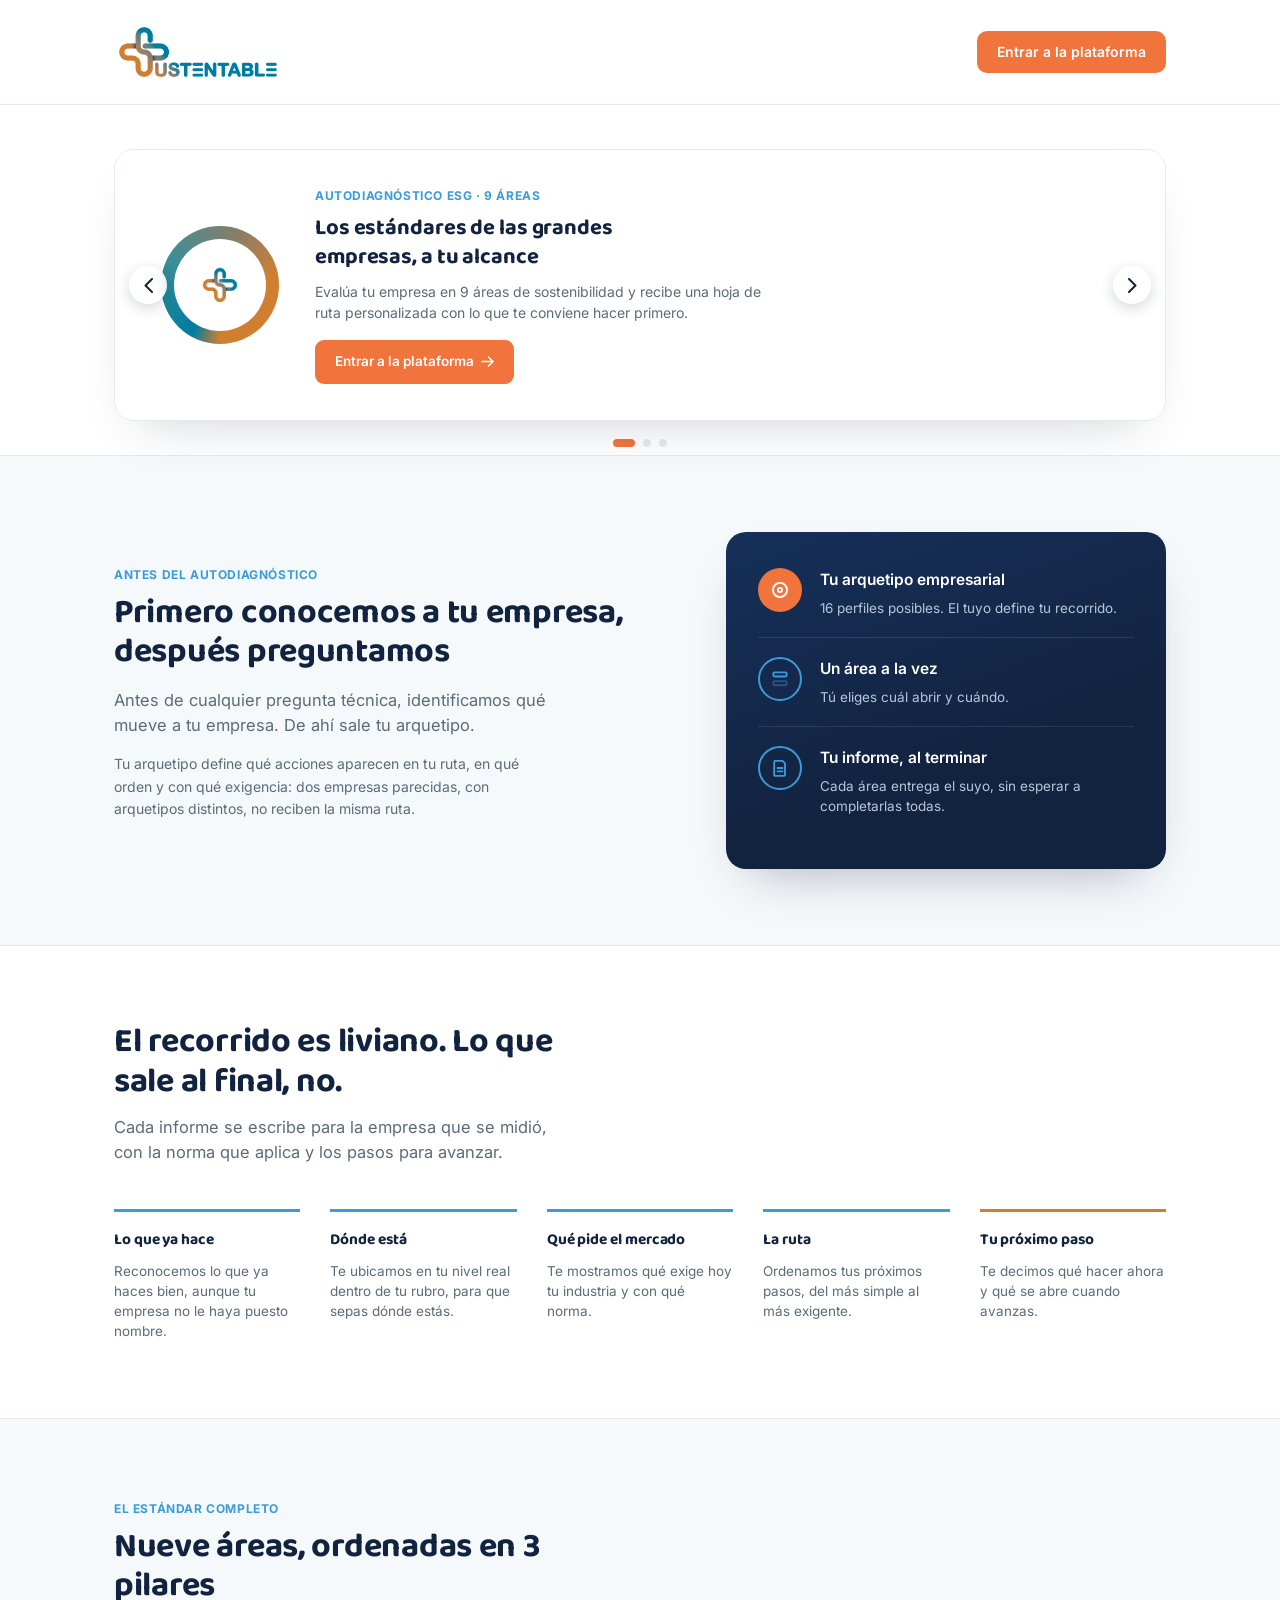
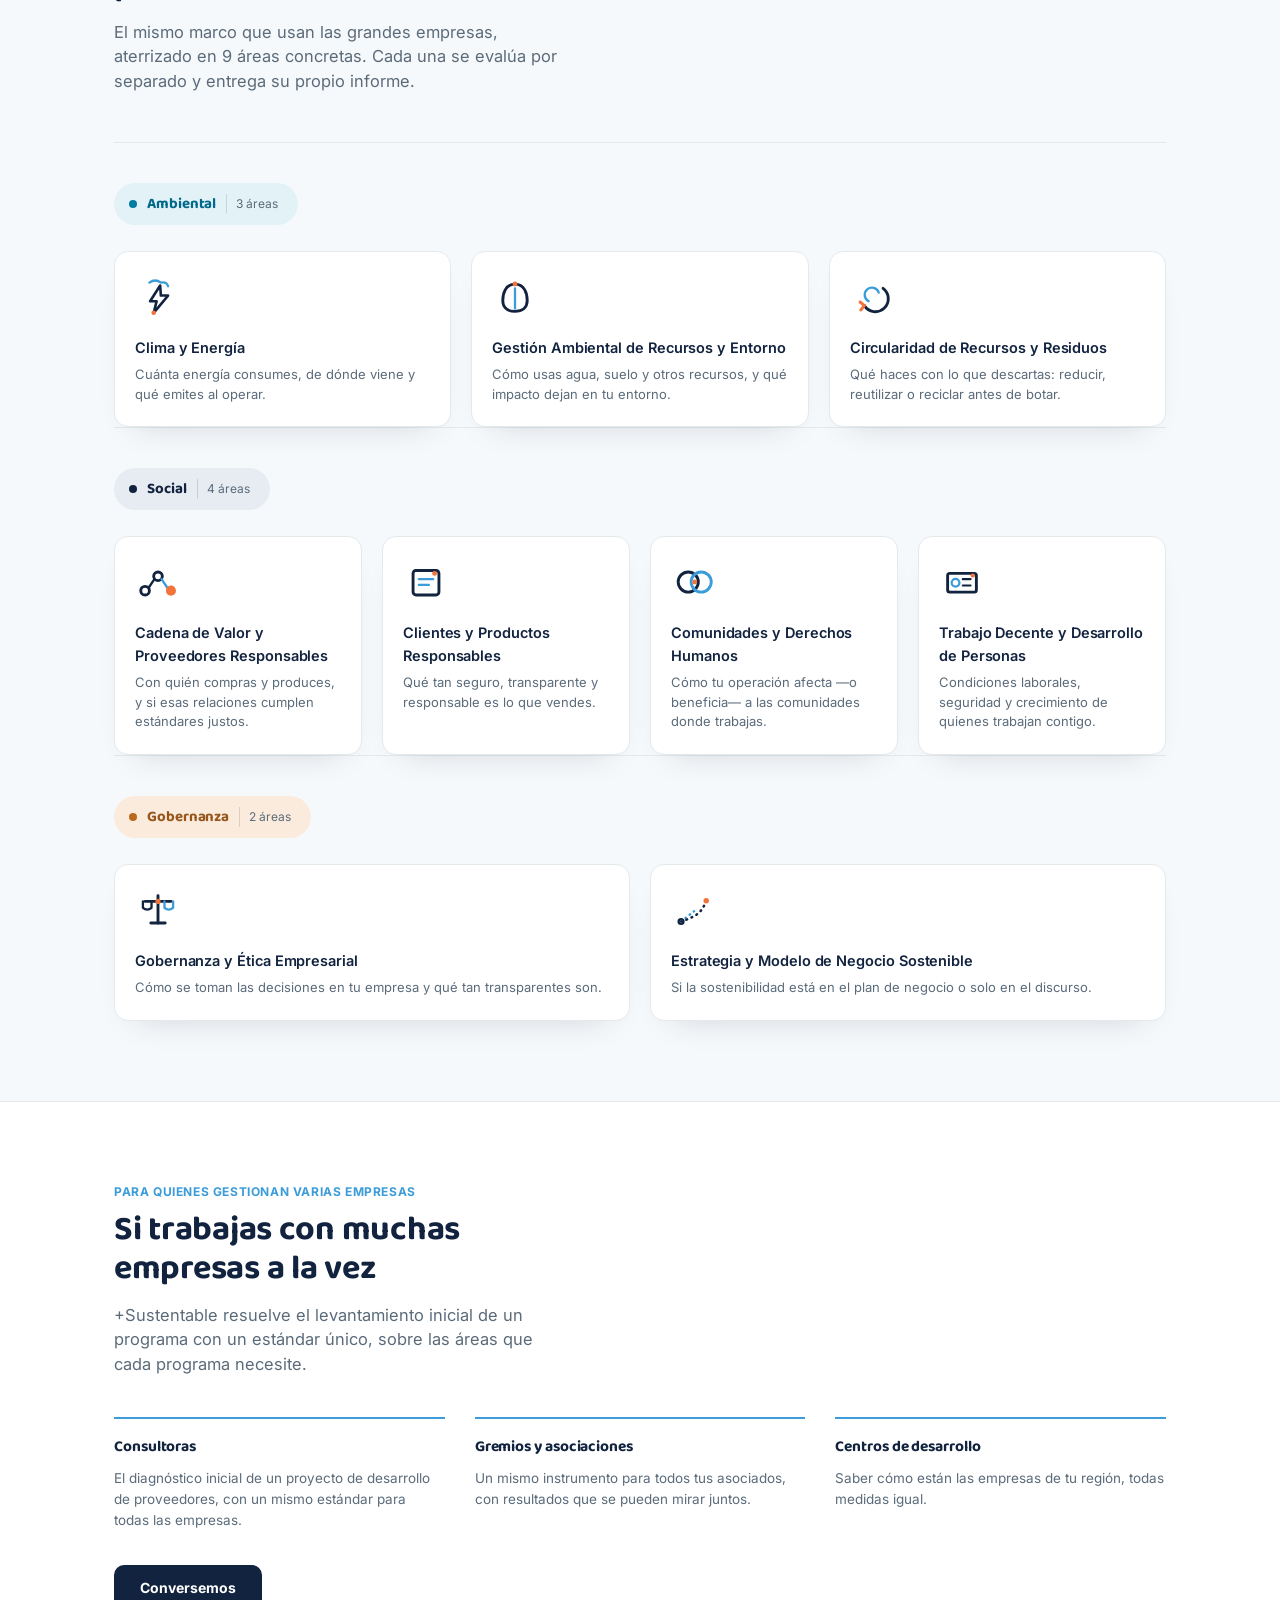
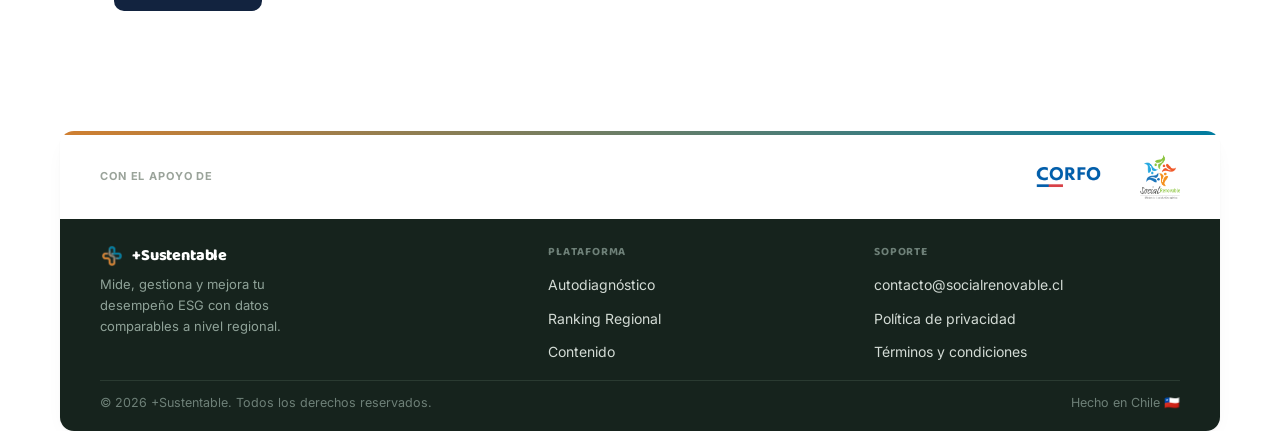
==== public/index.html @ 904f8695 "Landing +Sustentable: sitio estático independiente para massustentable.cl con enlaces a app.massuste" ====
<!DOCTYPE html>
<html lang="es">
<head>
<meta charset="utf-8">
<meta name="viewport" content="width=device-width, initial-scale=1">
<title>+Sustentable</title>
<meta name="description" content="Autodiagnóstico ESG en 9 áreas y hoja de ruta personalizada para tu empresa. Proyecto con el apoyo de Corfo.">
<link rel="canonical" href="https://massustentable.cl/">
<link rel="icon" type="image/png" href="img/isotipo-mas-sustentable.png">
<!-- Vista previa al compartir (WhatsApp, LinkedIn, correo). PENDIENTE: imagen 1200x630 para og:image -->
<meta property="og:type" content="website">
<meta property="og:locale" content="es_CL">
<meta property="og:url" content="https://massustentable.cl/">
<meta property="og:title" content="+Sustentable | Autodiagnóstico y hoja de ruta ESG">
<meta property="og:description" content="Evalúa tu empresa en 9 áreas de sostenibilidad y recibe una hoja de ruta personalizada. Proyecto con el apoyo de Corfo.">
<!-- La app vive en otro subdominio: adelantar la conexión acelera el clic en "Entrar a la plataforma" -->
<link rel="preconnect" href="https://app.massustentable.cl">
<link rel="preconnect" href="https://fonts.googleapis.com">
<link rel="preconnect" href="https://fonts.gstatic.com" crossorigin>
<link href="https://fonts.googleapis.com/css2?family=Baloo+2:wght@600;700;800&family=Inter:wght@400;500;600;700&display=swap" rel="stylesheet">
<link rel="stylesheet" href="css/styles.css">
</head>
<body>


<header><div class="wrap">
  <a href="#top" class="marca-link" id="brandLink" aria-label="Volver al inicio">
    <img src="img/logo-mas-sustentable.png" alt="+Sustentable">
  </a>
  <a href="https://app.massustentable.cl/login" class="nav-cta">Entrar a la plataforma</a>
</div></header>

<section class="slider-section">
  <div class="wrap">
    <div class="slider" id="top">
      <div class="slider-track" id="sliderTrack">

        <div class="slide card-slide card-1">
          <div class="card-inner">
            <div class="ring-icon">
              <div class="ring"></div>
              <img class="ring-mark" src="img/isotipo-mas-sustentable.png" alt="+Sustentable">
            </div>
            <div class="card-text">
              <span class="eyebrow">Autodiagnóstico ESG &middot; 9 áreas</span>
              <h3>Los estándares de las grandes empresas, a tu alcance</h3>
              <p>Evalúa tu empresa en 9 áreas de sostenibilidad y recibe una hoja de ruta personalizada con lo que te conviene hacer primero.</p>
              <a href="https://app.massustentable.cl/login" class="mini-cta">Entrar a la plataforma <svg width="13" height="11" viewBox="0 0 13 11" fill="none"><path d="M1 5.5h11M7.5 1l4.5 4.5-4.5 4.5" stroke="currentColor" stroke-width="1.6" stroke-linecap="round" stroke-linejoin="round"/></svg></a>
            </div>
          </div>
        </div>

        <div class="slide card-slide card-2">
          <div class="card-inner card-2-inner">
            <div class="card-text">
              <span class="eyebrow">Cómo funciona</span>
              <h3>Aprende a usar la plataforma en minutos</h3>
              <p>En el video te contamos cómo usar la plataforma y obtener una hoja de ruta concreta.</p>
              <!-- PENDIENTE: URL del video "Cómo funciona" -->
              <a href="#" class="text-link">Ver video <svg width="13" height="11" viewBox="0 0 13 11" fill="none"><path d="M1 5.5h11M7.5 1l4.5 4.5-4.5 4.5" stroke="currentColor" stroke-width="1.6" stroke-linecap="round" stroke-linejoin="round"/></svg></a>
            </div>
            <div class="card-media">
              <div class="media-ph">
                <img class="media-logo" src="img/logo-mas-sustentable.png" alt="+Sustentable">
                <button class="play-btn" aria-label="Ver video"><svg width="16" height="18" viewBox="0 0 16 18" fill="#12233F"><path d="M15 8.1a1 1 0 0 1 0 1.8L1.9 17.4A1 1 0 0 1 .5 16.5V1.5A1 1 0 0 1 1.9.6L15 8.1z"/></svg></button>
                <span class="caption-chip">&iquest;Sabes cu&aacute;nta agua gasta tu operaci&oacute;n?</span>
              </div>
            </div>
          </div>
        </div>

        <div class="slide card-slide card-3">
          <svg class="motivo-navy" viewBox="0 0 300 300" fill="none" stroke="#fff" stroke-width="1.2"><circle cx="150" cy="150" r="110"/><circle cx="150" cy="150" r="70"/></svg>
          <div class="card-inner card-3-inner">
            <div class="card-text">
              <span class="eyebrow eyebrow-light">+Sustentable</span>
              <h3 class="text-white">Tu ruta a mercados m&aacute;s sostenibles empieza en la plataforma</h3>
              <p class="text-light">Si ya tienes un c&oacute;digo de acceso, entra directo y retoma donde quedaste.</p>
            </div>
            <a href="https://app.massustentable.cl/login" class="mini-cta cta-underline">Entrar a la plataforma <svg width="13" height="11" viewBox="0 0 13 11" fill="none"><path d="M1 5.5h11M7.5 1l4.5 4.5-4.5 4.5" stroke="currentColor" stroke-width="1.6" stroke-linecap="round" stroke-linejoin="round"/></svg></a>
          </div>
        </div>

      </div>

      <button class="slider-arrow prev" id="prevArrow" aria-label="Banner anterior"><svg width="9" height="15" viewBox="0 0 9 15" fill="none"><path d="M8 1L1.5 7.5L8 14" stroke="currentColor" stroke-width="2" stroke-linecap="round" stroke-linejoin="round"/></svg></button>
      <button class="slider-arrow next" id="nextArrow" aria-label="Banner siguiente"><svg width="9" height="15" viewBox="0 0 9 15" fill="none"><path d="M1 1L7.5 7.5L1 14" stroke="currentColor" stroke-width="2" stroke-linecap="round" stroke-linejoin="round"/></svg></button>
    </div>

    <div class="slider-dots" id="sliderDots">
      <button class="dot active" data-i="0" aria-label="Banner 1"></button>
      <button class="dot" data-i="1" aria-label="Banner 2"></button>
      <button class="dot" data-i="2" aria-label="Banner 3"></button>
    </div>
  </div>
</section>

<section class="velo arch-section">
  <div class="wrap">
    <div class="arch-layout">
      <div class="arch-intro">
        <span class="eyebrow">Antes del autodiagnóstico</span>
        <h2>Primero conocemos a tu empresa, después preguntamos</h2>
        <p class="guia">Antes de cualquier pregunta técnica, identificamos qué mueve a tu empresa. De ahí sale tu arquetipo.</p>
        <p class="nota">Tu arquetipo define qué acciones aparecen en tu ruta, en qué orden y con qué exigencia: dos empresas parecidas, con arquetipos distintos, no reciben la misma ruta.</p>
      </div>

      <div class="arch-card">
        <div class="step">
          <div class="icon accent"><svg viewBox="0 0 24 24" fill="none" stroke-width="2.2" stroke-linecap="round" stroke-linejoin="round"><circle cx="12" cy="12" r="8.5"></circle><circle cx="12" cy="12" r="2.5"></circle></svg></div>
          <div><h3>Tu arquetipo empresarial</h3><p>16 perfiles posibles. El tuyo define tu recorrido.</p></div>
        </div>
        <div class="step">
          <div class="icon outline"><svg viewBox="0 0 24 24" fill="none" stroke-width="2.2" stroke-linecap="round" stroke-linejoin="round"><rect x="4" y="4" width="16" height="5" rx="1.5"></rect><rect x="4" y="14.5" width="16" height="5" rx="1.5" opacity="0.4"></rect></svg></div>
          <div><h3>Un área a la vez</h3><p>Tú eliges cuál abrir y cuándo.</p></div>
        </div>
        <div class="step">
          <div class="icon outline"><svg viewBox="0 0 24 24" fill="none" stroke-width="2.2" stroke-linecap="round" stroke-linejoin="round"><path d="M6 3.5h9l3 3v14a1 1 0 0 1-1 1H6a1 1 0 0 1-1-1v-16a1 1 0 0 1 1-1z"></path><path d="M9 12h6M9 16h6"></path></svg></div>
          <div><h3>Tu informe, al terminar</h3><p>Cada área entrega el suyo, sin esperar a completarlas todas.</p></div>
        </div>
      </div>
    </div>
  </div>
</section>

<section class="recorrido-section">
  <div class="wrap">
    <div class="recorrido-head">
      <h2>El recorrido es liviano. Lo que sale al final, no.</h2>
      <p class="guia">Cada informe se escribe para la empresa que se midió, con la norma que aplica y los pasos para avanzar.</p>
    </div>
    <div class="recorrido-grid">
      <div class="recorrido-item">
        <h3>Lo que ya hace</h3>
        <p>Reconocemos lo que ya haces bien, aunque tu empresa no le haya puesto nombre.</p>
      </div>
      <div class="recorrido-item">
        <h3>Dónde está</h3>
        <p>Te ubicamos en tu nivel real dentro de tu rubro, para que sepas dónde estás.</p>
      </div>
      <div class="recorrido-item">
        <h3>Qué pide el mercado</h3>
        <p>Te mostramos qué exige hoy tu industria y con qué norma.</p>
      </div>
      <div class="recorrido-item">
        <h3>La ruta</h3>
        <p>Ordenamos tus próximos pasos, del más simple al más exigente.</p>
      </div>
      <div class="recorrido-item accent-oro">
        <h3>Tu próximo paso</h3>
        <p>Te decimos qué hacer ahora y qué se abre cuando avanzas.</p>
      </div>
    </div>
  </div>
</section>

<section class="velo areas-section">
  <div class="wrap">
    <div class="areas-head">
      <span class="eyebrow">El estándar completo</span>
      <h2>Nueve áreas, ordenadas en 3 pilares</h2>
      <p class="guia">El mismo marco que usan las grandes empresas, aterrizado en 9 áreas concretas. Cada una se evalúa por separado y entrega su propio informe.</p>
    </div>

    <div class="pillar">
      <div class="pillar-head amb">
        <span class="pillar-name">Ambiental</span>
        <span class="pillar-count">3 áreas</span>
      </div>
      <div class="area-grid">
        <div class="area-card">
          <div class="area-icon amb"><svg viewBox="0 0 64 64" fill="none" xmlns="http://www.w3.org/2000/svg"><path d="M20,12 Q28,6 36,12 Q44,10 46,17" stroke="#3B9CD9" stroke-width="3.2" stroke-linecap="round" fill="none"/>
  <path d="M35,16 L21,38 L30,38 L26,54 L46,30 L36,30 Z" stroke="#12233F" stroke-width="3.6" stroke-linejoin="round" fill="none"/>
  <circle cx="26" cy="54" r="3.2" fill="#F0743C"/></svg></div>
          <h3>Clima y Energía</h3>
          <p>Cuánta energía consumes, de dónde viene y qué emites al operar.</p>
        </div>
        <div class="area-card">
          <div class="area-icon amb"><svg viewBox="0 0 64 64" fill="none" xmlns="http://www.w3.org/2000/svg"><path d="M32,14 C45,14 49,27 49,37 C49,47 42,52 32,52 C22,52 15,47 15,37 C15,27 19,14 32,14 Z" stroke="#12233F" stroke-width="4.0" stroke-linejoin="round" fill="none"/>
  <path d="M32,20 L32,48" stroke="#3B9CD9" stroke-width="3.2" stroke-linecap="round"/>
  <circle cx="32" cy="14" r="3.4" fill="#F0743C"/></svg></div>
          <h3>Gestión Ambiental de Recursos y Entorno</h3>
          <p>Cómo usas agua, suelo y otros recursos, y qué impacto dejan en tu entorno.</p>
        </div>
        <div class="area-card">
          <div class="area-icon amb"><svg viewBox="0 0 64 64" fill="none" xmlns="http://www.w3.org/2000/svg"><path d="M46,20 A18,18 0 1 1 20,44" stroke="#12233F" stroke-width="4.0" stroke-linecap="round"/>
  <path d="M40,26 A10,10 0 1 0 26,38" stroke="#3B9CD9" stroke-width="3.2" stroke-linecap="round"/>
  <path d="M14,39 L20,44 L15,50" stroke="#F0743C" stroke-width="4.2" stroke-linecap="round" stroke-linejoin="round" fill="none"/></svg></div>
          <h3>Circularidad de Recursos y Residuos</h3>
          <p>Qué haces con lo que descartas: reducir, reutilizar o reciclar antes de botar.</p>
        </div>
      </div>
    </div>

    <div class="pillar">
      <div class="pillar-head soc">
        <span class="pillar-name">Social</span>
        <span class="pillar-count">4 áreas</span>
      </div>
      <div class="area-grid">
        <div class="area-card">
          <div class="area-icon soc"><svg viewBox="0 0 64 64" fill="none" xmlns="http://www.w3.org/2000/svg"><circle cx="14" cy="44" r="6" stroke="#12233F" stroke-width="4.0"/>
  <circle cx="32" cy="24" r="6" stroke="#12233F" stroke-width="4.0"/>
  <path d="M19,40 L27,28" stroke="#12233F" stroke-width="3.2" stroke-linecap="round"/>
  <path d="M37,28 L45,40" stroke="#3B9CD9" stroke-width="3.2" stroke-linecap="round"/>
  <circle cx="50" cy="44" r="7" fill="#F0743C"/></svg></div>
          <h3>Cadena de Valor y Proveedores Responsables</h3>
          <p>Con quién compras y produces, y si esas relaciones cumplen estándares justos.</p>
        </div>
        <div class="area-card">
          <div class="area-icon soc"><svg viewBox="0 0 64 64" fill="none" xmlns="http://www.w3.org/2000/svg"><rect x="14" y="16" width="36" height="34" rx="4" stroke="#12233F" stroke-width="4.0"/>
  <path d="M22,28 L42,28" stroke="#3B9CD9" stroke-width="3.2" stroke-linecap="round"/>
  <path d="M22,36 L36,36" stroke="#3B9CD9" stroke-width="3.2" stroke-linecap="round"/>
  <circle cx="44" cy="20" r="3.4" fill="#F0743C"/></svg></div>
          <h3>Clientes y Productos Responsables</h3>
          <p>Qué tan seguro, transparente y responsable es lo que vendes.</p>
        </div>
        <div class="area-card">
          <div class="area-icon soc"><svg viewBox="0 0 64 64" fill="none" xmlns="http://www.w3.org/2000/svg"><circle cx="24" cy="32" r="14" stroke="#12233F" stroke-width="4.0"/>
  <circle cx="42" cy="32" r="14" stroke="#3B9CD9" stroke-width="4.0"/>
  <circle cx="33" cy="32" r="3.4" fill="#F0743C"/></svg></div>
          <h3>Comunidades y Derechos Humanos</h3>
          <p>Cómo tu operación afecta —o beneficia— a las comunidades donde trabajas.</p>
        </div>
        <div class="area-card">
          <div class="area-icon soc"><svg viewBox="0 0 64 64" fill="none" xmlns="http://www.w3.org/2000/svg"><rect x="12" y="20" width="40" height="26" rx="3" stroke="#12233F" stroke-width="4.0"/>
  <circle cx="23" cy="33" r="5.4" stroke="#3B9CD9" stroke-width="3.2"/>
  <path d="M33,28 L44,28" stroke="#12233F" stroke-width="2.8" stroke-linecap="round"/>
  <path d="M33,37 L44,37" stroke="#12233F" stroke-width="2.8" stroke-linecap="round"/>
  <circle cx="47" cy="23" r="3" fill="#F0743C"/></svg></div>
          <h3>Trabajo Decente y Desarrollo de Personas</h3>
          <p>Condiciones laborales, seguridad y crecimiento de quienes trabajan contigo.</p>
        </div>
      </div>
    </div>

    <div class="pillar">
      <div class="pillar-head gob">
        <span class="pillar-name">Gobernanza</span>
        <span class="pillar-count">2 áreas</span>
      </div>
      <div class="area-grid">
        <div class="area-card">
          <div class="area-icon gob"><svg viewBox="0 0 64 64" fill="none" xmlns="http://www.w3.org/2000/svg"><path d="M32,12 L32,50" stroke="#12233F" stroke-width="4.0" stroke-linecap="round"/>
  <path d="M14,20 L50,20" stroke="#12233F" stroke-width="4.0" stroke-linecap="round"/>
  <path d="M22,50 L42,50" stroke="#12233F" stroke-width="4.0" stroke-linecap="round"/>
  <path d="M11,20 L11,29 Q17,34 23,29 L23,20" stroke="#12233F" stroke-width="3.2" stroke-linecap="round" stroke-linejoin="round" fill="none"/>
  <path d="M41,20 L41,29 Q47,34 53,29 L53,20" stroke="#3B9CD9" stroke-width="3.2" stroke-linecap="round" stroke-linejoin="round" fill="none"/>
  <circle cx="32" cy="20" r="3.6" fill="#F0743C"/></svg></div>
          <h3>Gobernanza y Ética Empresarial</h3>
          <p>Cómo se toman las decisiones en tu empresa y qué tan transparentes son.</p>
        </div>
        <div class="area-card">
          <div class="area-icon gob"><svg viewBox="0 0 64 64" fill="none" xmlns="http://www.w3.org/2000/svg"><circle cx="14" cy="48" r="3.4" stroke="#12233F" stroke-width="3.2"/>
  <path d="M14,48 Q24,40 33,33" stroke="#3B9CD9" stroke-width="3.2" stroke-linecap="round" stroke-dasharray="1 6.4" fill="none"/>
  <path d="M14,48 Q24,45 33,40 Q44,34 49,19" stroke="#12233F" stroke-width="3.6" stroke-linecap="round" stroke-dasharray="1 6.8" fill="none"/>
  <circle cx="49" cy="19" r="3.8" fill="#F0743C"/></svg></div>
          <h3>Estrategia y Modelo de Negocio Sostenible</h3>
          <p>Si la sostenibilidad está en el plan de negocio o solo en el discurso.</p>
        </div>
      </div>
    </div>
  </div>
</section>

<section class="mult-section">
  <div class="wrap">
    <div class="mult-head">
      <span class="eyebrow">Para quienes gestionan varias empresas</span>
      <h2>Si trabajas con muchas empresas a la vez</h2>
      <p class="guia">+Sustentable resuelve el levantamiento inicial de un programa con un estándar único, sobre las áreas que cada programa necesite.</p>
    </div>

    <div class="mult-grid">
      <div class="mult-item">
        <h3>Consultoras</h3>
        <p>El diagnóstico inicial de un proyecto de desarrollo de proveedores, con un mismo estándar para todas las empresas.</p>
      </div>
      <div class="mult-item">
        <h3>Gremios y asociaciones</h3>
        <p>Un mismo instrumento para todos tus asociados, con resultados que se pueden mirar juntos.</p>
      </div>
      <div class="mult-item">
        <h3>Centros de desarrollo</h3>
        <p>Saber cómo están las empresas de tu región, todas medidas igual.</p>
      </div>
    </div>

    <!-- PENDIENTE: confirmar destino de "Conversemos" (correo, formulario o agenda) -->
    <a href="mailto:contacto@socialrenovable.cl?subject=Conversemos%20-%20%2BSustentable" class="cta-pill-navy">Conversemos</a>
  </div>
</section>

<footer>
<div class="footer-start"></div>
<div class="f3-light">
        <div class="f1-band-label">Con el apoyo de</div>
        <div class="f1-logos">
          <img src="img/logo-corfo.png" alt="Corfo" class="logo-corfo-img">
          <img src="img/logo-social-renovable.png" alt="Social Renovable" class="logo-social-img">
        </div>
      </div>
          <div class="f3-dark">
        <div class="f3-top">
          <div>
            <div class="f3-brand brand-mark-row"><img src="img/isotipo-mas-sustentable.png" alt="" class="brand-mark-iso"><span>+Sustentable</span></div>
            <p>Mide, gestiona y mejora tu desempeño ESG con datos comparables a nivel regional.</p>
          </div>
          <div class="f3-col">
            <h3>Plataforma</h3>
            <ul>
              <li><a href="https://app.massustentable.cl/autodiagnostico">Autodiagnóstico</a></li>
              <li><a href="https://app.massustentable.cl/ranking">Ranking Regional</a></li>
              <li><a href="https://app.massustentable.cl/contenido">Contenido</a></li>
            </ul>
          </div>
          <div class="f3-col">
            <h3>Soporte</h3>
            <ul>
              <li><a href="mailto:contacto@socialrenovable.cl">contacto@socialrenovable.cl</a></li>
              <!-- PENDIENTE: URLs de privacidad y términos (la app tampoco las tiene aún) -->
              <li><a href="#">Política de privacidad</a></li>
              <li><a href="#">Términos y condiciones</a></li>
            </ul>
          </div>
        </div>
        <div class="f3-legal">
          <div>© 2026 +Sustentable. Todos los derechos reservados.</div>
          <div>Hecho en Chile 🇨🇱</div>
        </div>
      </div>

</footer>

<script src="js/main.js" defer></script>
</body>
</html>
---- public/css/styles.css ----
:root{
  --navy:#12233F; --navy-h:#0C1A30; --celeste:#3B9CD9; --naranja:#F0743C; --naranja-h:#D9622C;
  --teal:#007CA0; --oro:#D07F30; --verde:#2FA84F;
  --tinta:#16232E; --gris:#5B6B7A; --linea:#E4E9EC; --velo:#F6F9FB;
  --display:"Baloo 2","Inter",system-ui,sans-serif;
  --texto:"Inter",system-ui,sans-serif;
  /* footer: paleta propia (viene de footersustentablepropuesta3.html), centralizada aquí */
  --f-oscuro:#16231D; --f-linea:#2A3A31; --f-texto:#C6D0C9; --f-texto-suave:#8FA298;
  --f-titulo:#6E8078; --f-link:#D3DBD5; --f-etiqueta:#A9793D; --f-etiqueta-clara:#9AA39A;
}
*{box-sizing:border-box}
html{scroll-behavior:smooth}
body{margin:0;background:#fff;color:var(--tinta);font-family:var(--texto);font-size:16.5px;font-weight:400;line-height:1.6;-webkit-font-smoothing:antialiased}
.wrap{max-width:1120px;margin:0 auto;padding:0 34px}
a{color:inherit}

header{position:sticky;top:0;z-index:30;background:rgba(255,255,255,.94);backdrop-filter:blur(8px);border-bottom:1px solid var(--linea)}
header .wrap{display:flex;align-items:center;justify-content:space-between;height:104px}
header img{height:60px;width:auto;display:block}
.marca-link{display:flex;align-items:center;border-radius:10px;padding:4px;margin:-4px;transition:opacity .15s,transform .1s;cursor:pointer}
.marca-link:hover{opacity:.82}
.marca-link:active{transform:scale(.97)}
.nav-cta{display:inline-flex;align-items:center;gap:8px;background:var(--naranja);color:#fff;text-decoration:none;padding:10px 20px;border-radius:10px;font-size:14px;font-weight:600;transition:background .16s}
.nav-cta:hover{background:var(--naranja-h)}

h1{font-family:var(--display);font-weight:700;font-size:clamp(26px,3.4vw,40px);line-height:1.14;letter-spacing:-.01em;margin:0 0 16px;color:var(--navy)}
h2{font-family:var(--display);font-weight:700;font-size:clamp(25px,3vw,34px);line-height:1.16;letter-spacing:-.008em;margin:0 0 14px;max-width:22ch;color:var(--navy)}
h3{font-family:var(--display);font-size:16px;font-weight:700;margin:0 0 6px;color:var(--navy)}
p{margin:0 0 16px;max-width:56ch}
.guia{font-size:16.5px;line-height:1.5;color:var(--gris);max-width:46ch;font-weight:400}
.nota{font-size:14px;color:var(--gris)}

section{padding:80px 0}
.velo{background:var(--velo);border-top:1px solid var(--linea);border-bottom:1px solid var(--linea)}
.hondo{background:var(--navy);color:#fff}
.hondo h2{color:#fff}.hondo .guia{color:#B9CBE0}

/* --- slider (banners): tarjeta inserta en la página --- */
.slider-section{padding:44px 0 8px}
.slider{position:relative;overflow:hidden;border-radius:20px;border:1px solid var(--linea);box-shadow:0 24px 50px -26px rgba(18,35,63,.22);height:272px}
.slider-track{display:flex;height:100%;transition:transform .6s cubic-bezier(.2,.7,.3,1)}
.slide{flex:0 0 100%;width:100%;position:relative;height:100%;overflow:hidden;background:#fff}
.card-inner{display:flex;align-items:center;gap:36px;height:100%;padding:0 46px}

.eyebrow{display:block;font-size:12px;font-weight:700;letter-spacing:.05em;color:var(--celeste);margin-bottom:9px;text-transform:uppercase}
.eyebrow-light{color:#8FD1F0}
.card-text h3{font-family:var(--display);font-weight:700;font-size:22px;line-height:1.28;letter-spacing:-.005em;color:var(--navy);margin:0 0 10px;max-width:26ch}
.card-text p{font-size:14px;line-height:1.55;color:var(--gris);margin:0 0 16px;max-width:50ch}
.text-white{color:#fff !important}
.text-light{color:#B9CBE0 !important}

.mini-cta{display:inline-flex;align-items:center;gap:7px;background:var(--naranja);color:#fff;text-decoration:none;padding:11px 20px;border-radius:9px;font-size:13.5px;font-weight:600;transition:background .16s, transform .1s;white-space:nowrap}
.mini-cta:hover{background:var(--naranja-h)}
.mini-cta:active{transform:scale(.98)}
.cta-underline{text-decoration:underline;text-underline-offset:3px}
.text-link{display:inline-flex;align-items:center;gap:7px;color:var(--naranja);font-weight:700;font-size:14px;text-decoration:underline;text-underline-offset:3px}
.text-link:hover{color:var(--naranja-h)}

/* slide 1: icono anillo + texto */
.ring-icon{position:relative;flex:0 0 auto;width:118px;height:118px}
.ring{position:absolute;inset:0;border-radius:50%;background:conic-gradient(from 210deg,#007CA0 0deg,#3d8f95 90deg,#8a7d68 170deg,#D07F30 230deg,#D07F30 330deg,#007CA0 360deg)}
.ring:after{content:"";position:absolute;inset:13px;border-radius:50%;background:#fff}
.ring-mark{position:absolute;top:50%;left:50%;transform:translate(-50%,-50%);width:42px;height:42px;z-index:2}
.card-1 .card-text{flex:1 1 auto;min-width:0}

/* slide 2: texto + miniatura de video */
.card-2-inner{padding:0;gap:0}
.card-2-inner .card-text{flex:1 1 auto;min-width:0;padding:0 46px}
.card-2-inner .card-media{flex:0 0 40%;position:relative;height:100%;overflow:hidden}
.media-ph{position:absolute;inset:0;background:
    radial-gradient(420px 300px at 20% 10%, rgba(0,124,160,.55), transparent 60%),
    linear-gradient(135deg,#0E2F42 0%,#1B4E52 55%,#2C6B4F 100%)}
.media-logo{position:absolute;top:14px;right:16px;height:20px;filter:brightness(0) invert(1);opacity:.92}
.play-btn{position:absolute;top:50%;left:50%;transform:translate(-50%,-50%);width:48px;height:48px;border-radius:50%;background:rgba(255,255,255,.94);border:none;display:flex;align-items:center;justify-content:center;cursor:pointer;box-shadow:0 6px 16px rgba(0,0,0,.25);padding:0 0 0 3px}
.play-btn:hover{background:#fff}
.caption-chip{position:absolute;left:14px;bottom:14px;right:14px;background:rgba(10,16,20,.68);color:#fff;font-size:11.5px;line-height:1.4;padding:7px 10px;border-radius:8px}

/* slide 3: fondo navy degradado */
.card-3{background:linear-gradient(120deg,#12233F 0%,#1B4468 55%,#2E6F94 100%)}
.card-3-inner{justify-content:space-between;position:relative;z-index:2;padding-right:70px}
.card-3 .card-text{flex:1 1 auto;min-width:0}
.card-3 .motivo-navy{position:absolute;right:-40px;top:50%;transform:translateY(-50%);width:280px;opacity:.14;z-index:1;pointer-events:none}

.slider-arrow{position:absolute;top:50%;transform:translateY(-50%);z-index:6;width:38px;height:38px;border-radius:50%;border:none;background:rgba(255,255,255,.9);backdrop-filter:blur(4px);color:var(--navy);display:flex;align-items:center;justify-content:center;cursor:pointer;box-shadow:0 4px 14px rgba(18,35,63,.18);transition:background .16s, transform .12s}
.slider-arrow:hover{background:#fff;transform:translateY(-50%) scale(1.06)}
.slider-arrow:active{transform:translateY(-50%) scale(.96)}
.slider-arrow.prev{left:14px}
.slider-arrow.next{right:14px}

.slider-dots{display:flex;justify-content:center;gap:8px;margin:18px 0 0}
.dot{width:8px;height:8px;border-radius:50%;border:none;background:var(--linea);cursor:pointer;padding:0;transition:all .2s}
.dot:hover{background:#C7D0D7}
.dot.active{background:var(--naranja);width:22px;border-radius:5px}

.recorrido-section{padding:76px 0}
.recorrido-head{max-width:56ch}
.recorrido-grid{display:grid;grid-template-columns:repeat(5,1fr);gap:30px;margin-top:44px}
.recorrido-item{border-top:3px solid var(--celeste);padding-top:16px}
.recorrido-item.accent-oro{border-top-color:var(--oro)}
.recorrido-item h3{font-family:var(--display);font-size:15.5px;font-weight:700;color:var(--navy);margin:0 0 8px;letter-spacing:-.005em}
.recorrido-item p{font-size:13.5px;line-height:1.5;color:var(--gris);margin:0;max-width:none}

@media(max-width:1080px){
  .recorrido-grid{grid-template-columns:1fr 1fr;row-gap:28px}
}
@media(max-width:560px){
  .recorrido-grid{grid-template-columns:1fr}
}

@media(max-width:860px){
  .slider{height:auto;border-radius:16px;transition:height .35s cubic-bezier(.2,.7,.3,1)}
  .slide{height:auto}
  .card-inner{flex-direction:column;align-items:flex-start;text-align:left;gap:18px;padding:30px 46px 34px;height:auto}
  .ring-icon{width:74px;height:74px}
  .ring-mark{width:28px;height:28px}
  .card-2-inner{flex-direction:column-reverse}
  .card-2-inner .card-text{padding:26px 26px 30px}
  .card-2-inner .card-media{width:100%;height:170px;flex:0 0 auto}
  .card-3-inner{flex-direction:column;align-items:flex-start;gap:20px;padding:30px 26px 34px}
  .card-3 .motivo-navy{width:200px;right:-60px}
  .slider-arrow{width:32px;height:32px;top:38px;transform:none}
  .slider-arrow.prev{left:8px}
  .slider-arrow.next{right:8px}
  .slider-arrow:hover{transform:scale(1.06)}
  .slider-arrow:active{transform:scale(.96)}
}

@media(prefers-reduced-motion:reduce){.slider-track{transition:none}}

/* --- sección: "Primero conocemos a tu empresa" (arquetipo) --- */
.arch-section{padding:76px 0}
.arch-layout{display:grid;grid-template-columns:1fr 440px;gap:60px;align-items:center}
.arch-intro h2{max-width:32ch}
.arch-intro .guia{margin-top:16px}
.arch-intro .nota{margin-top:14px;max-width:48ch}

.arch-card{
  background:linear-gradient(160deg,#16305A 0%, var(--navy) 65%);
  border-radius:20px;
  padding:34px 32px;
  box-shadow:0 24px 50px -26px rgba(18,35,63,.38);
}
.arch-card .step{display:grid;grid-template-columns:44px 1fr;gap:18px;padding:19px 0;border-top:1px solid rgba(255,255,255,.10)}
.arch-card .step:first-child{border-top:none;padding-top:2px}
.arch-card .icon{width:44px;height:44px;border-radius:50%;display:flex;align-items:center;justify-content:center;flex:0 0 auto}
.arch-card .icon svg{width:20px;height:20px}
.arch-card .icon.accent{background:var(--naranja)}
.arch-card .icon.accent svg{stroke:#fff}
.arch-card .icon.outline{border:2px solid var(--celeste)}
.arch-card .icon.outline svg{stroke:var(--celeste)}
.arch-card h3{font-family:var(--texto);font-weight:600;font-size:15.5px;color:#fff;margin:0 0 5px}
.arch-card p{font-size:13.5px;line-height:1.5;color:#B9C6DA;margin:0;max-width:none}

@media(max-width:860px){
  .arch-section{padding:56px 0}
  .arch-layout{grid-template-columns:1fr;gap:36px}
}


/* --- sección: 9 áreas ESG, agrupadas en 3 pilares --- */
.areas-section{padding:80px 0}
.areas-head{max-width:60ch;margin-bottom:48px}
.areas-head .guia{margin-top:14px}

.pillar{padding-top:40px;border-top:1px solid var(--linea)}
.pillar:first-child{padding-top:0;border-top:none}

.pillar-head{display:inline-flex;align-items:center;gap:10px;padding:9px 20px 9px 15px;border-radius:999px;margin-bottom:26px}
.pillar-head::before{content:"";width:8px;height:8px;border-radius:50%;flex:0 0 auto}
.pillar-head.amb{background:#E3F2F6}
.pillar-head.amb::before{background:#007CA0}
.pillar-head.amb .pillar-name{color:#00688A}
.pillar-head.soc{background:#E7ECF3}
.pillar-head.soc::before{background:var(--navy)}
.pillar-head.soc .pillar-name{color:var(--navy)}
.pillar-head.gob{background:#FBEBDD}
.pillar-head.gob::before{background:#B96A1F}
.pillar-head.gob .pillar-name{color:#96551A}
.pillar-name{font-family:var(--display);font-weight:700;font-size:15px;letter-spacing:-.005em}
.pillar-count{font-size:12px;color:var(--gris);padding-left:9px;border-left:1px solid rgba(18,35,63,.14)}

.area-grid{display:grid;grid-template-columns:repeat(auto-fit,minmax(230px,1fr));gap:20px}
.area-card{background:#fff;border:1px solid var(--linea);border-radius:14px;padding:22px 20px;box-shadow:0 16px 32px -22px rgba(18,35,63,.22)}
.area-icon{width:46px;height:46px;display:flex;align-items:center;justify-content:center;margin-bottom:16px}
.area-icon svg{width:46px;height:46px}
.area-card h3{font-family:var(--texto);font-weight:600;font-size:14.5px;color:var(--navy);margin:0 0 6px;letter-spacing:-.005em}
.area-card p{font-size:13px;line-height:1.5;color:var(--gris);margin:0;max-width:none}

@media(max-width:860px){
  .areas-section{padding:56px 0}
  .pillar{padding-top:32px}
}

/* --- sección de cierre: multiplicadores (consultoras, gremios, centros de desarrollo) --- */
.mult-section{padding:80px 0}
.mult-head{max-width:52ch}
.mult-head .guia{margin-top:14px}
.mult-grid{display:grid;grid-template-columns:repeat(3,1fr);gap:30px;margin-top:40px}
.mult-item{border-top:2px solid var(--celeste);padding-top:16px}
.mult-item h3{font-family:var(--display);font-size:15.5px;font-weight:700;color:var(--navy);margin:0 0 8px;letter-spacing:-.005em}
.mult-item p{font-size:13.5px;line-height:1.55;color:var(--gris);margin:0;max-width:none}
.cta-pill-navy{display:inline-flex;align-items:center;gap:8px;background:var(--navy);color:#fff;text-decoration:none;padding:12px 26px;border-radius:10px;font-size:14px;font-weight:700;margin-top:34px;transition:background .16s,transform .1s}
.cta-pill-navy:hover{background:var(--navy-h)}
.cta-pill-navy:active{transform:scale(.98)}

@media(max-width:860px){
  .mult-section{padding:56px 0}
  .mult-grid{grid-template-columns:1fr;gap:28px;margin-top:30px}
}

/* --- footer --- */
  footer { max-width: 1160px; margin: 40px auto 0; border-radius: 14px; overflow: hidden;
    box-shadow: 0 1px 2px rgba(0,0,0,0.04), 0 8px 24px -12px rgba(0,0,0,0.10); }

  .footer-start {
    height: 4px;
    background: linear-gradient(90deg, var(--oro) 0%, var(--teal) 100%);
    box-shadow: 0 3px 10px -4px rgba(20, 30, 20, 0.35);
  }

  .f1-band-label {
    font-size: 11px; font-weight: 700; letter-spacing: 0.08em; text-transform: uppercase;
    color: var(--f-etiqueta); margin-bottom: 12px;
  }
  .f1-logos { display: flex; align-items: center; gap: 40px; flex-wrap: wrap; }
  .logo-corfo-img { height: 48px; width: auto; display: block; }
  .logo-social-img { height: 50px; width: auto; display: block; }
  .brand-mark-iso { height: 24px; width: auto; display: block; }
  .brand-mark-row { display: flex; align-items: center; gap: 9px; }
  .brand-mark-row span { font-family: var(--display); font-weight: 800; font-size: 16px; letter-spacing: -0.01em; }

  .f3-light {
    background: #fff; padding: 20px 40px; display: flex; align-items: center;
    justify-content: space-between; flex-wrap: wrap; gap: 18px;
  }
  .f3-light .f1-band-label { color: var(--f-etiqueta-clara); margin: 0; }
  .f3-light .f1-logos { gap: 32px; }
  .f3-light .logo-corfo-img { height: 44px; }
  .f3-light .logo-social-img { height: 44px; }

  .f3-dark { background: var(--f-oscuro); padding: 24px 40px 18px; color: var(--f-texto); }
  .f3-top {
    display: grid; grid-template-columns: 1.4fr 1fr 1fr; gap: 20px;
    padding-bottom: 16px; border-bottom: 1px solid var(--f-linea);
  }
  .f3-brand { display: flex; align-items: center; gap: 8px; font-family: var(--display); font-weight: 800; color: #fff; font-size: 15px; margin-bottom: 6px; }
  .f3-top p { font-size: 13px; color: var(--f-texto-suave); max-width: 30ch; margin: 0; }
  .f3-col h3 {
    font-family: var(--display); font-size: 11.5px; font-weight: 700; text-transform: uppercase; letter-spacing: 0.07em;
    color: var(--f-titulo); margin: 0 0 10px;
  }
  .f3-col ul { list-style: none; margin: 0; padding: 0; display: flex; flex-direction: column; gap: 7px; }
  .f3-col a { color: var(--f-link); text-decoration: none; font-size: 14px; }
  .f3-legal {
    padding-top: 12px; font-size: 12.5px; color: var(--f-titulo); display: flex;
    justify-content: space-between; flex-wrap: wrap; gap: 10px;
  }

  @media (max-width: 720px) {
    .f3-top { grid-template-columns: 1fr; }
    .f3-dark, .f3-light { padding-left: 22px; padding-right: 22px; }
  }
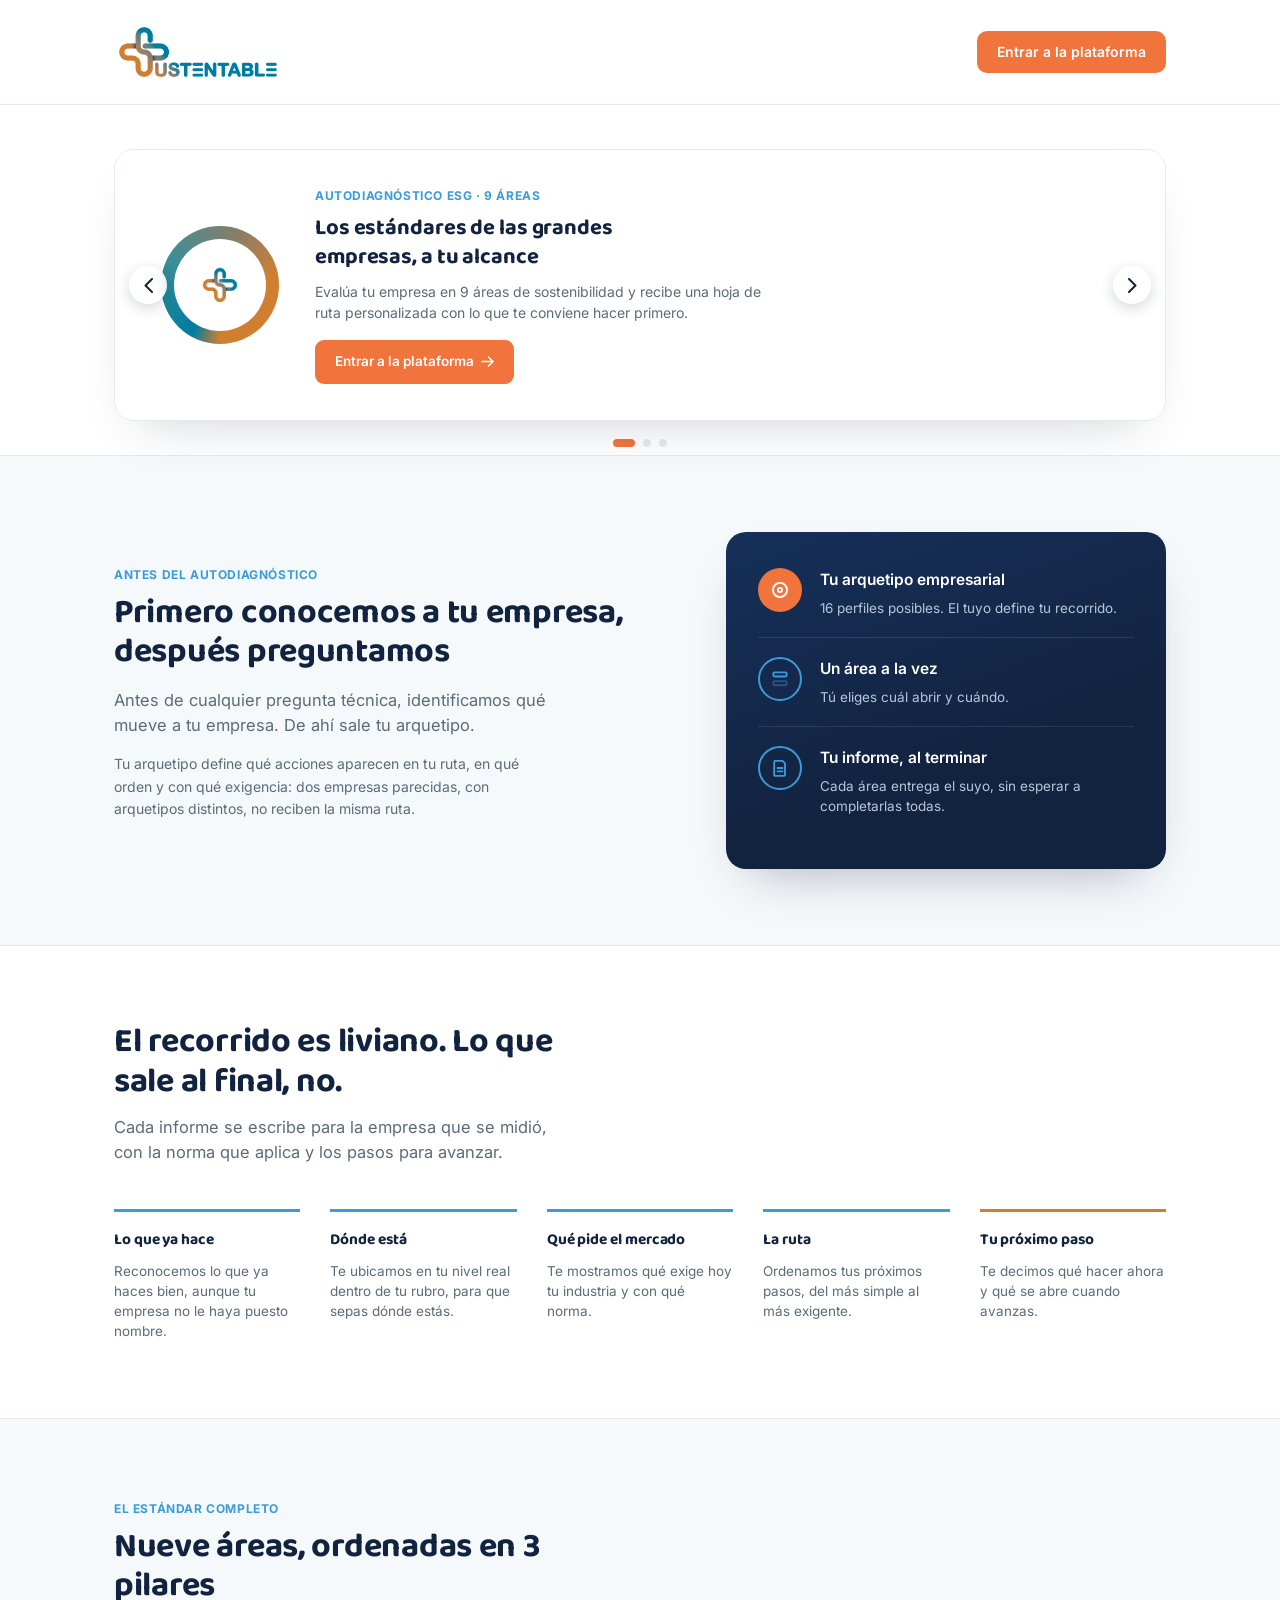
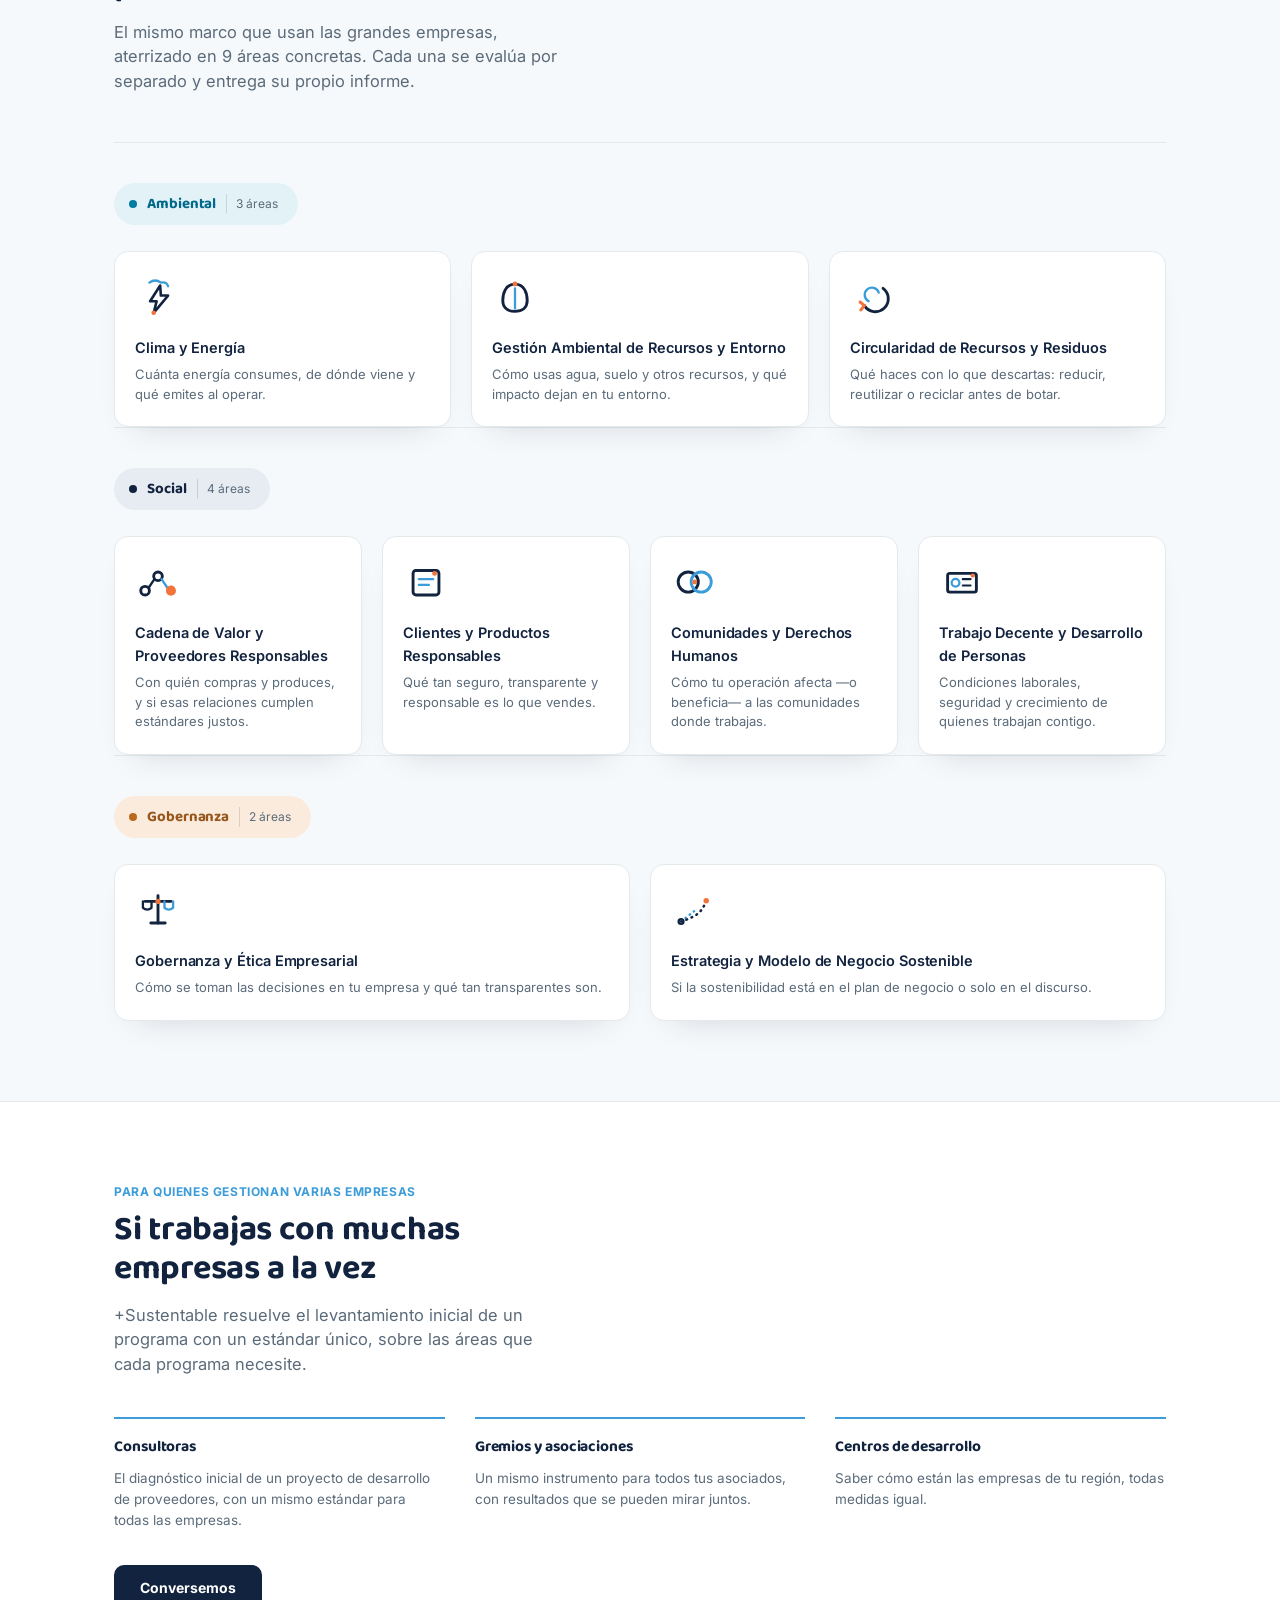
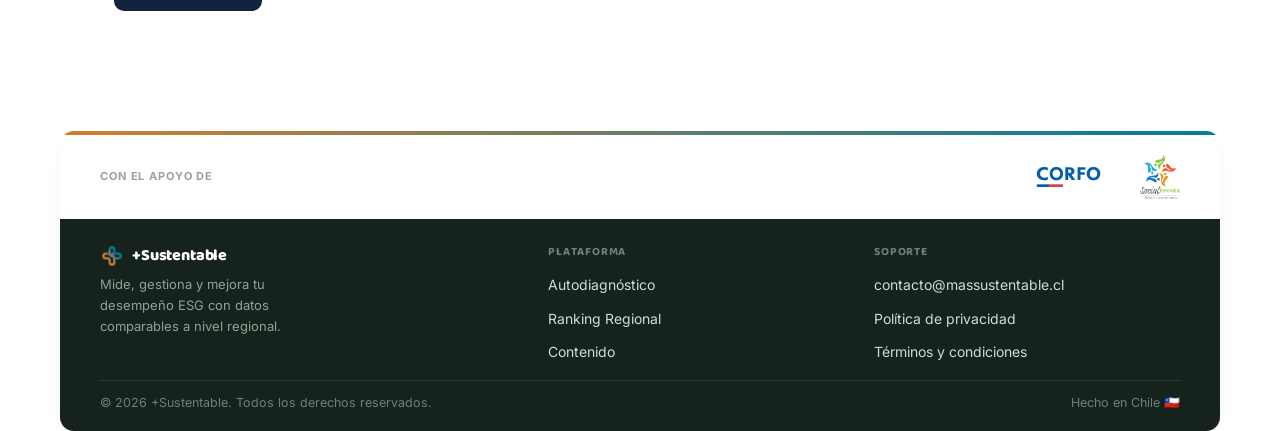
==== commit e08f5cb6: "fix: actualizar correos de contacto y soporte a contacto@massustentable.cl" ====
--- a/public/index.html
+++ b/public/index.html
@@ -27,7 +27,7 @@
   <a href="#top" class="marca-link" id="brandLink" aria-label="Volver al inicio">
     <img src="img/logo-mas-sustentable.png" alt="+Sustentable">
   </a>
-  <a href="https://app.massustentable.cl/login" class="nav-cta">Entrar a la plataforma</a>
+  <a href="https://app.massustentable.cl/login" target="_blank" rel="noopener noreferrer" class="nav-cta">Entrar a la plataforma</a>
 </div></header>
 
 <section class="slider-section">
@@ -45,7 +45,7 @@
               <span class="eyebrow">Autodiagnóstico ESG &middot; 9 áreas</span>
               <h3>Los estándares de las grandes empresas, a tu alcance</h3>
               <p>Evalúa tu empresa en 9 áreas de sostenibilidad y recibe una hoja de ruta personalizada con lo que te conviene hacer primero.</p>
-              <a href="https://app.massustentable.cl/login" class="mini-cta">Entrar a la plataforma <svg width="13" height="11" viewBox="0 0 13 11" fill="none"><path d="M1 5.5h11M7.5 1l4.5 4.5-4.5 4.5" stroke="currentColor" stroke-width="1.6" stroke-linecap="round" stroke-linejoin="round"/></svg></a>
+              <a href="https://app.massustentable.cl/login" target="_blank" rel="noopener noreferrer" class="mini-cta">Entrar a la plataforma <svg width="13" height="11" viewBox="0 0 13 11" fill="none"><path d="M1 5.5h11M7.5 1l4.5 4.5-4.5 4.5" stroke="currentColor" stroke-width="1.6" stroke-linecap="round" stroke-linejoin="round"/></svg></a>
             </div>
           </div>
         </div>
@@ -77,7 +77,7 @@
               <h3 class="text-white">Tu ruta a mercados m&aacute;s sostenibles empieza en la plataforma</h3>
               <p class="text-light">Si ya tienes un c&oacute;digo de acceso, entra directo y retoma donde quedaste.</p>
             </div>
-            <a href="https://app.massustentable.cl/login" class="mini-cta cta-underline">Entrar a la plataforma <svg width="13" height="11" viewBox="0 0 13 11" fill="none"><path d="M1 5.5h11M7.5 1l4.5 4.5-4.5 4.5" stroke="currentColor" stroke-width="1.6" stroke-linecap="round" stroke-linejoin="round"/></svg></a>
+            <a href="https://app.massustentable.cl/login" target="_blank" rel="noopener noreferrer" class="mini-cta cta-underline">Entrar a la plataforma <svg width="13" height="11" viewBox="0 0 13 11" fill="none"><path d="M1 5.5h11M7.5 1l4.5 4.5-4.5 4.5" stroke="currentColor" stroke-width="1.6" stroke-linecap="round" stroke-linejoin="round"/></svg></a>
           </div>
         </div>
 
@@ -286,8 +286,7 @@
       </div>
     </div>
 
-    <!-- PENDIENTE: confirmar destino de "Conversemos" (correo, formulario o agenda) -->
-    <a href="mailto:contacto@socialrenovable.cl?subject=Conversemos%20-%20%2BSustentable" class="cta-pill-navy">Conversemos</a>
+    <a href="mailto:contacto@massustentable.cl?subject=Conversemos%20-%20%2BSustentable" class="cta-pill-navy">Conversemos</a>
   </div>
 </section>
 
@@ -317,7 +316,7 @@
           <div class="f3-col">
             <h3>Soporte</h3>
             <ul>
-              <li><a href="mailto:contacto@socialrenovable.cl">contacto@socialrenovable.cl</a></li>
+              <li><a href="mailto:contacto@massustentable.cl">contacto@massustentable.cl</a></li>
               <!-- PENDIENTE: URLs de privacidad y términos (la app tampoco las tiene aún) -->
               <li><a href="#">Política de privacidad</a></li>
               <li><a href="#">Términos y condiciones</a></li>
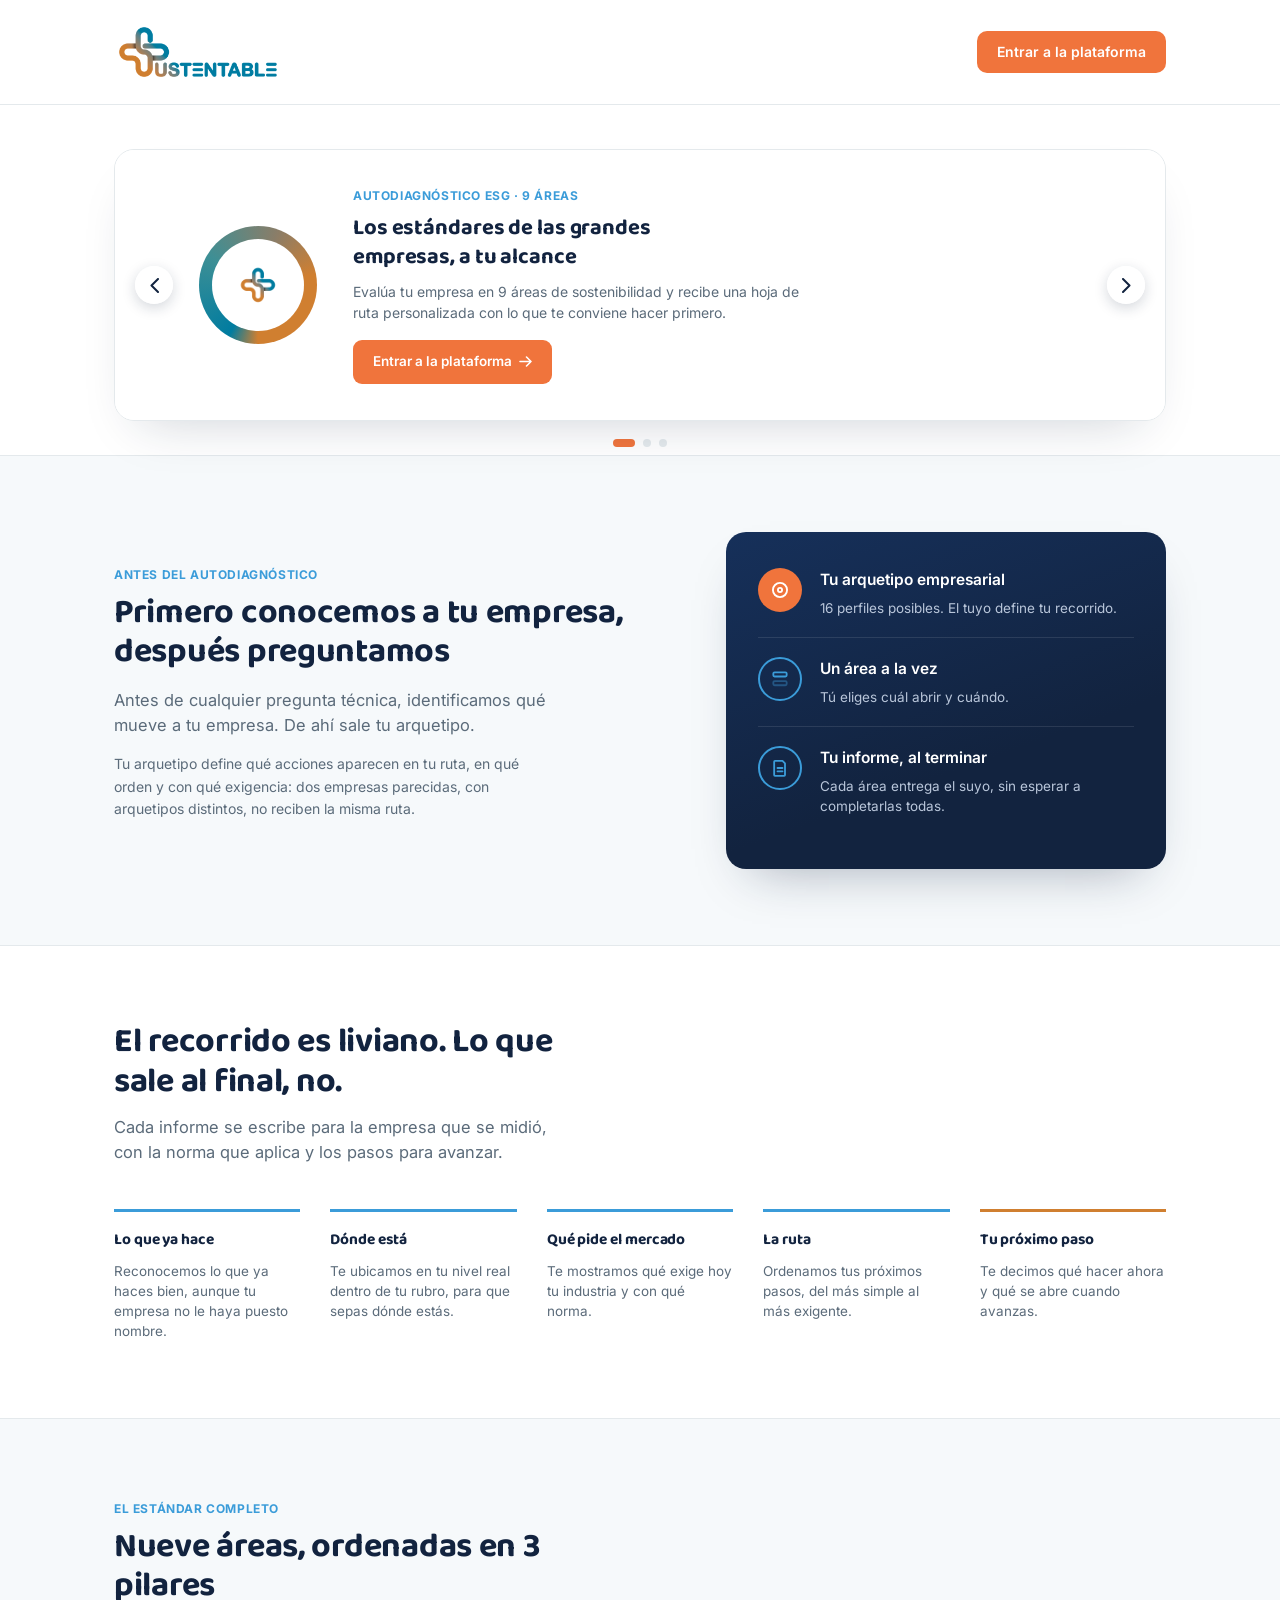
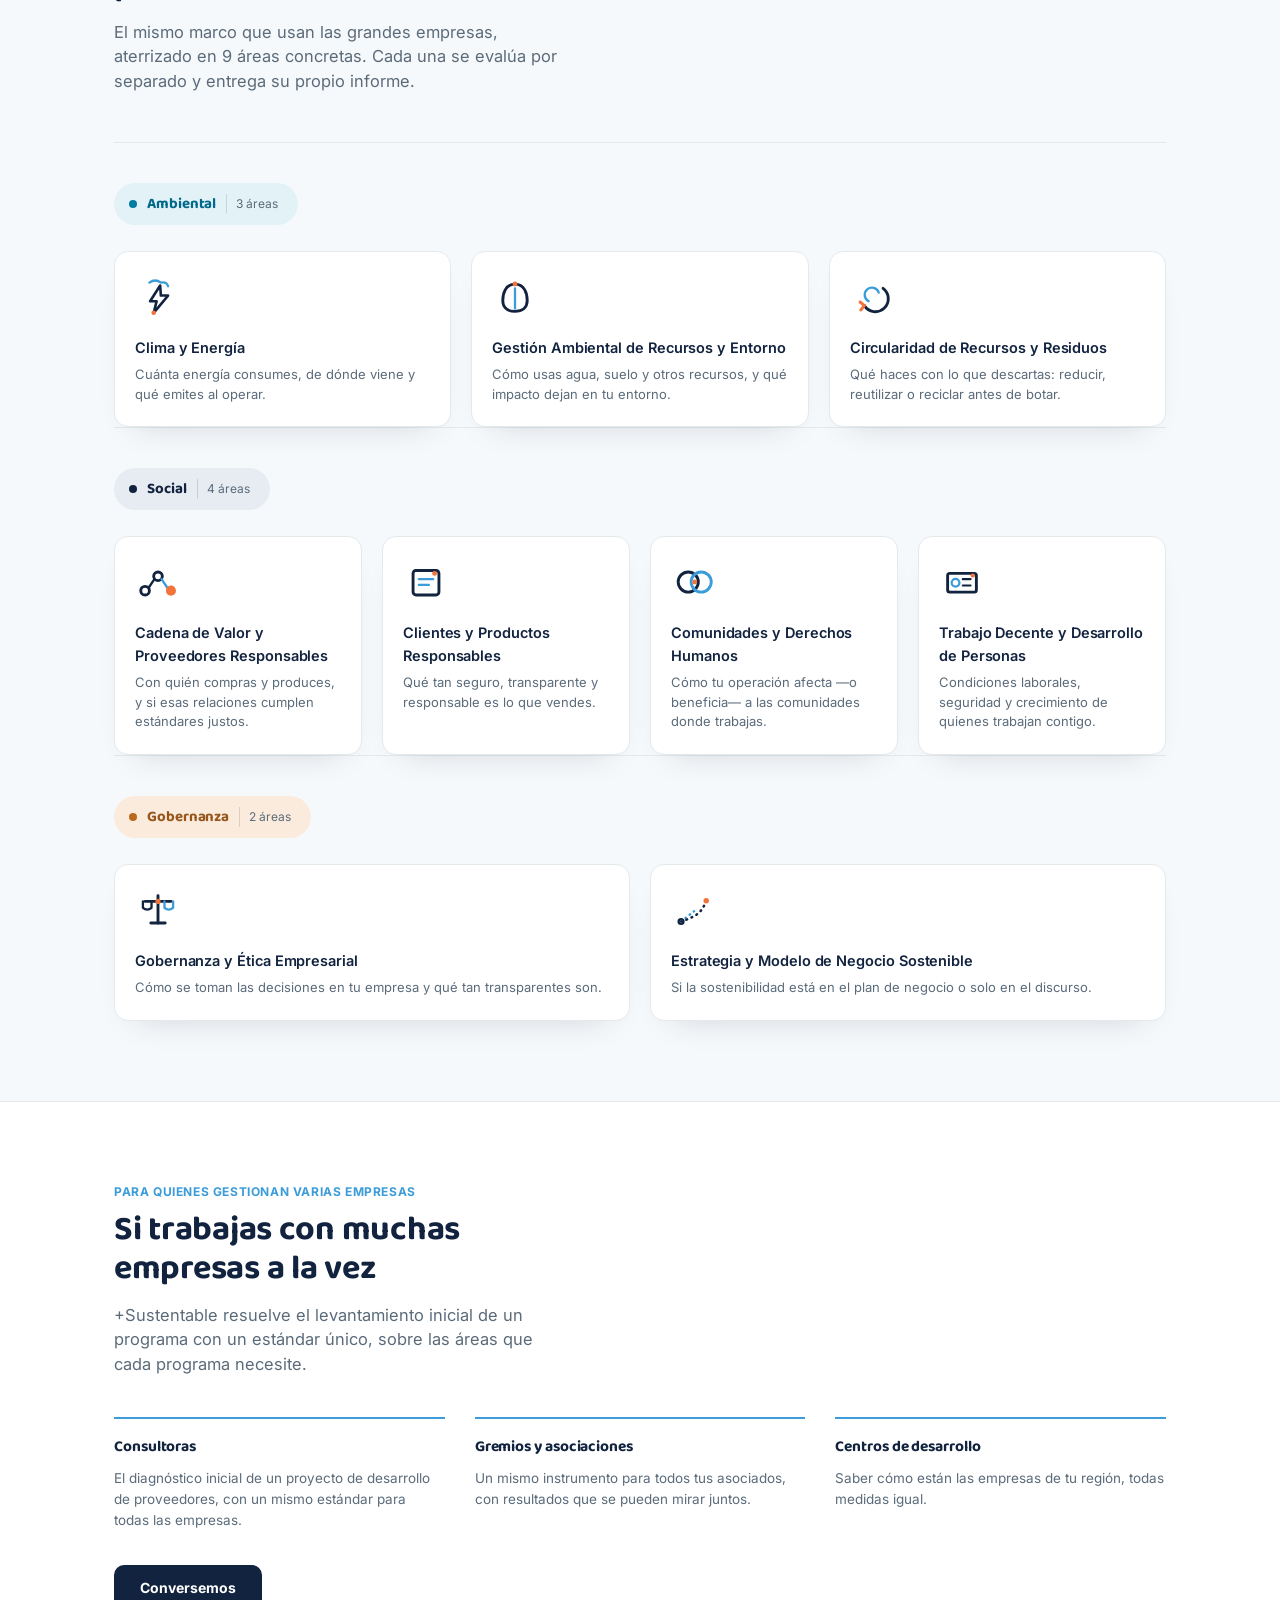
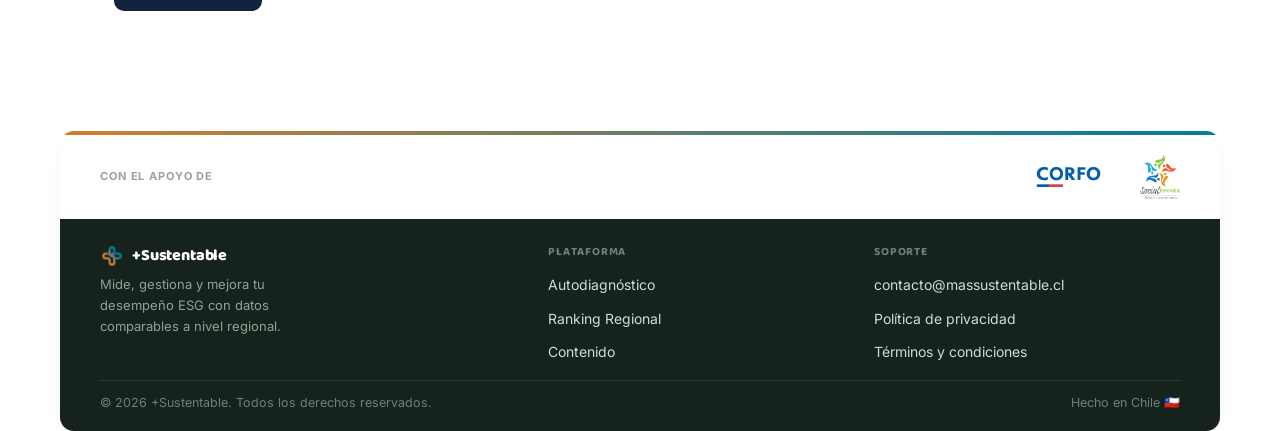
==== commit e2cc2d9b: "fix(carousel): aumentar padding interno a 84px para evitar que las flechas se superpongan con el tex" ====
--- a/public/index.html
+++ b/public/index.html
@@ -18,7 +18,7 @@
 <link rel="preconnect" href="https://fonts.googleapis.com">
 <link rel="preconnect" href="https://fonts.gstatic.com" crossorigin>
 <link href="https://fonts.googleapis.com/css2?family=Baloo+2:wght@600;700;800&family=Inter:wght@400;500;600;700&display=swap" rel="stylesheet">
-<link rel="stylesheet" href="css/styles.css">
+<link rel="stylesheet" href="css/styles.css?v=3">
 </head>
 <body>
 
@@ -317,9 +317,8 @@
             <h3>Soporte</h3>
             <ul>
               <li><a href="mailto:contacto@massustentable.cl">contacto@massustentable.cl</a></li>
-              <!-- PENDIENTE: URLs de privacidad y términos (la app tampoco las tiene aún) -->
-              <li><a href="#">Política de privacidad</a></li>
-              <li><a href="#">Términos y condiciones</a></li>
+              <li><a href="/privacidad">Política de privacidad</a></li>
+              <li><a href="/terminos">Términos y condiciones</a></li>
             </ul>
           </div>
         </div>
--- a/public/css/styles.css
+++ b/public/css/styles.css
@@ -40,7 +40,7 @@
 .slider{position:relative;overflow:hidden;border-radius:20px;border:1px solid var(--linea);box-shadow:0 24px 50px -26px rgba(18,35,63,.22);height:272px}
 .slider-track{display:flex;height:100%;transition:transform .6s cubic-bezier(.2,.7,.3,1)}
 .slide{flex:0 0 100%;width:100%;position:relative;height:100%;overflow:hidden;background:#fff}
-.card-inner{display:flex;align-items:center;gap:36px;height:100%;padding:0 46px}
+.card-inner{display:flex;align-items:center;gap:36px;height:100%;padding:0 84px}
 
 .eyebrow{display:block;font-size:12px;font-weight:700;letter-spacing:.05em;color:var(--celeste);margin-bottom:9px;text-transform:uppercase}
 .eyebrow-light{color:#8FD1F0}
@@ -65,7 +65,7 @@
 
 /* slide 2: texto + miniatura de video */
 .card-2-inner{padding:0;gap:0}
-.card-2-inner .card-text{flex:1 1 auto;min-width:0;padding:0 46px}
+.card-2-inner .card-text{flex:1 1 auto;min-width:0;padding:0 46px 0 84px}
 .card-2-inner .card-media{flex:0 0 40%;position:relative;height:100%;overflow:hidden}
 .media-ph{position:absolute;inset:0;background:
     radial-gradient(420px 300px at 20% 10%, rgba(0,124,160,.55), transparent 60%),
@@ -77,15 +77,17 @@
 
 /* slide 3: fondo navy degradado */
 .card-3{background:linear-gradient(120deg,#12233F 0%,#1B4468 55%,#2E6F94 100%)}
-.card-3-inner{justify-content:space-between;position:relative;z-index:2;padding-right:70px}
-.card-3 .card-text{flex:1 1 auto;min-width:0}
+.card-3-inner{justify-content:space-between;position:relative;z-index:2;padding:0 84px}
+.card-3 .card-text{flex:1 1 auto;min-width:0;max-width:540px}
+.card-3 .card-text h3{max-width:32ch}
+.card-3 .mini-cta{margin-left:24px;flex-shrink:0}
 .card-3 .motivo-navy{position:absolute;right:-40px;top:50%;transform:translateY(-50%);width:280px;opacity:.14;z-index:1;pointer-events:none}
 
 .slider-arrow{position:absolute;top:50%;transform:translateY(-50%);z-index:6;width:38px;height:38px;border-radius:50%;border:none;background:rgba(255,255,255,.9);backdrop-filter:blur(4px);color:var(--navy);display:flex;align-items:center;justify-content:center;cursor:pointer;box-shadow:0 4px 14px rgba(18,35,63,.18);transition:background .16s, transform .12s}
 .slider-arrow:hover{background:#fff;transform:translateY(-50%) scale(1.06)}
 .slider-arrow:active{transform:translateY(-50%) scale(.96)}
-.slider-arrow.prev{left:14px}
-.slider-arrow.next{right:14px}
+.slider-arrow.prev{left:20px}
+.slider-arrow.next{right:20px}
 
 .slider-dots{display:flex;justify-content:center;gap:8px;margin:18px 0 0}
 .dot{width:8px;height:8px;border-radius:50%;border:none;background:var(--linea);cursor:pointer;padding:0;transition:all .2s}
@@ -260,3 +262,148 @@
     .f3-top { grid-template-columns: 1fr; }
     .f3-dark, .f3-light { padding-left: 22px; padding-right: 22px; }
   }
+
+/* --- Páginas legales (términos y privacidad) --- */
+.legal-hero {
+  background: linear-gradient(135deg, var(--navy) 0%, #1b3d6b 100%);
+  color: #fff;
+  padding: 56px 0 44px;
+  border-bottom: 1px solid rgba(255, 255, 255, 0.1);
+}
+.legal-hero h1 {
+  color: #fff;
+  font-family: var(--display);
+  font-size: clamp(26px, 3.8vw, 40px);
+  margin: 12px 0 16px;
+  line-height: 1.15;
+}
+.legal-back-link {
+  display: inline-flex;
+  align-items: center;
+  gap: 8px;
+  color: #B9CBE0;
+  text-decoration: none;
+  font-size: 13.5px;
+  font-weight: 600;
+  margin-bottom: 14px;
+  transition: color 0.15s;
+}
+.legal-back-link:hover { color: #fff; }
+.legal-meta {
+  display: flex;
+  flex-wrap: wrap;
+  align-items: center;
+  gap: 12px 22px;
+  font-size: 13.5px;
+  color: #B9CBE0;
+}
+.legal-meta strong { color: #fff; }
+.legal-meta .badge {
+  background: rgba(59, 156, 217, 0.25);
+  color: #8FD1F0;
+  border: 1px solid rgba(59, 156, 217, 0.45);
+  padding: 3px 12px;
+  border-radius: 999px;
+  font-weight: 700;
+  font-size: 12px;
+}
+.legal-body {
+  background: var(--velo);
+  padding: 48px 0 84px;
+  border-bottom: 1px solid var(--linea);
+}
+.legal-card {
+  background: #fff;
+  border: 1px solid var(--linea);
+  border-radius: 20px;
+  box-shadow: 0 16px 45px -20px rgba(18, 35, 63, 0.12);
+  padding: 56px 64px;
+}
+.legal-card h2 {
+  font-family: var(--display);
+  font-size: 21px;
+  font-weight: 700;
+  color: var(--navy);
+  margin: 42px 0 14px;
+  padding-bottom: 8px;
+  border-bottom: 2px solid var(--velo);
+}
+.legal-card h2:first-of-type { margin-top: 0; }
+.legal-card h3 {
+  font-family: var(--display);
+  font-size: 17px;
+  font-weight: 700;
+  color: var(--navy);
+  margin: 26px 0 10px;
+}
+.legal-card p {
+  font-size: 15.5px;
+  line-height: 1.75;
+  color: #2B3A48;
+  max-width: none;
+  margin-bottom: 14px;
+}
+.legal-card ul, .legal-card ol {
+  padding-left: 24px;
+  margin: 0 0 18px;
+  font-size: 15.5px;
+  line-height: 1.75;
+  color: #2B3A48;
+}
+.legal-card li { margin-bottom: 6px; }
+.legal-card a {
+  color: var(--naranja);
+  text-decoration: underline;
+  text-underline-offset: 3px;
+}
+.legal-card a:hover { color: var(--naranja-h); }
+.legal-card .highlight-box {
+  background: #F0F6FA;
+  border-left: 4px solid var(--celeste);
+  padding: 18px 22px;
+  border-radius: 0 10px 10px 0;
+  margin: 24px 0;
+  font-size: 14.5px;
+  line-height: 1.65;
+}
+.table-responsive {
+  width: 100%;
+  overflow-x: auto;
+  margin: 24px 0;
+  border-radius: 12px;
+  border: 1px solid var(--linea);
+}
+.legal-card table {
+  width: 100%;
+  border-collapse: collapse;
+  font-size: 14px;
+  margin: 0;
+}
+.legal-card th, .legal-card td {
+  padding: 14px 18px;
+  text-align: left;
+  vertical-align: top;
+  border-bottom: 1px solid var(--linea);
+}
+.legal-card th {
+  background: var(--velo);
+  color: var(--navy);
+  font-weight: 700;
+  font-family: var(--display);
+}
+.legal-card tr:last-child td { border-bottom: none; }
+.legal-card td { background: #fff; line-height: 1.6; }
+
+@media (max-width: 860px) {
+  .legal-card {
+    padding: 36px 24px;
+    border-radius: 16px;
+  }
+  .legal-hero { padding: 40px 0 32px; }
+  .legal-body { padding: 32px 0 60px; }
+}
+@media (max-width: 560px) {
+  .legal-card { padding: 26px 16px; }
+  .legal-card h2 { font-size: 19px; }
+  .legal-card p, .legal-card ul, .legal-card ol { font-size: 14.5px; }
+}
